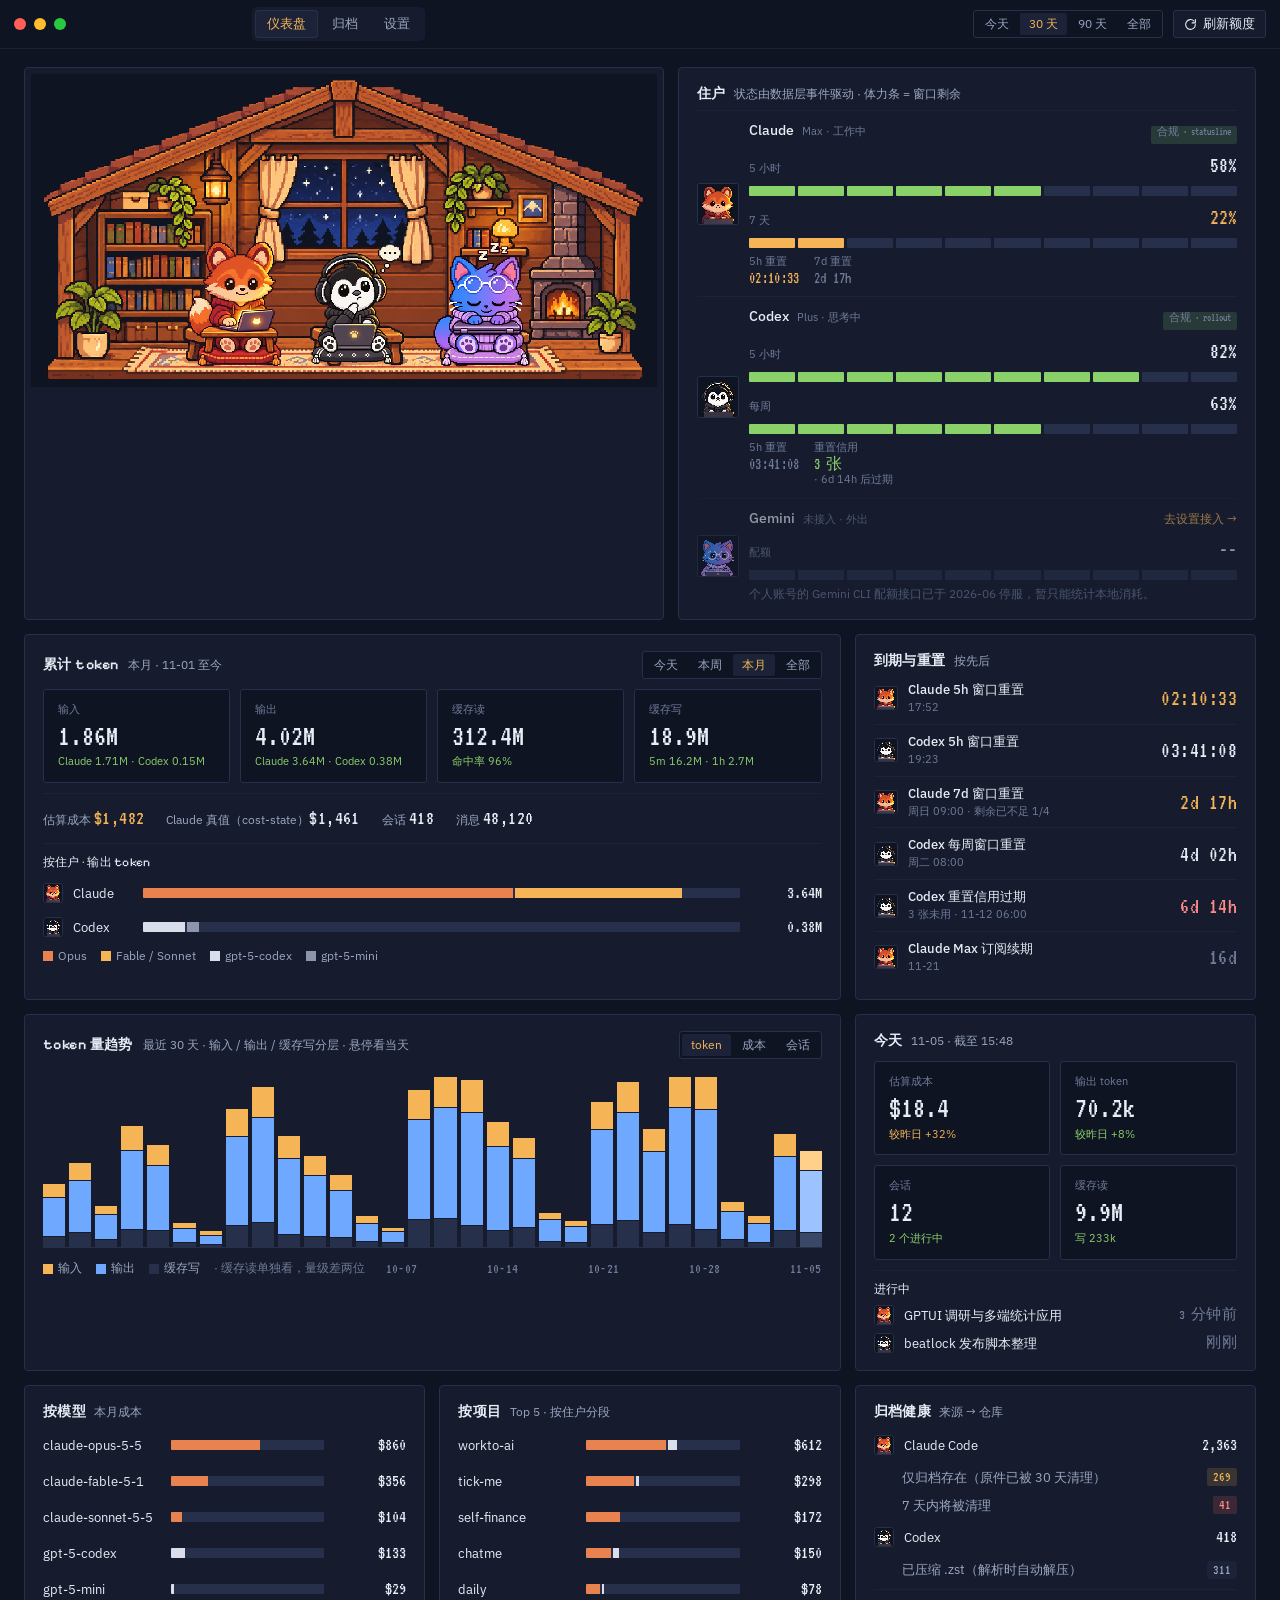
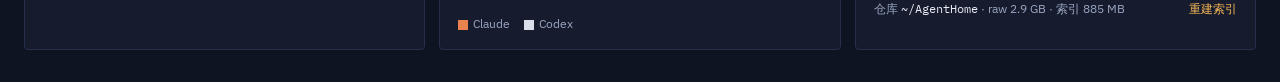
==== docs/design/Dashboard.dc.html @ fc6f9c29 "P1：按 v2.1「会动的栖息地」实现仪表盘、归档重排与栖息地组件 core - Codex 来源（rollout jsonl / .zst、续写会话、usage 按 response_id 去重；i" ====
<!doctype html>
<html lang="zh-CN">
<head>
<meta charset="utf-8">
<title>AgentHome 仪表盘 · 像素栖息地</title>
<script src="./support.js"></script>
</head>
<body>
<x-dc>
<helmet>
<link rel="stylesheet" href="https://fonts.googleapis.com/css2?family=IBM+Plex+Sans:wght@400;500;600&family=IBM+Plex+Mono:wght@400;500&family=Pixelify+Sans:wght@400;500;600&family=VT323&display=swap">
<style>
body{margin:0;background:#0F1423;color:#E8ECF5;font-family:"IBM Plex Sans","PingFang SC","Hiragino Sans GB","Microsoft YaHei",system-ui,sans-serif;font-size:13px;line-height:1.45;-webkit-font-smoothing:antialiased}
a{color:#F5B556;text-decoration:none}a:hover{color:#FFD08A}
.mono{font-family:"IBM Plex Mono",ui-monospace,SFMono-Regular,Menlo,monospace;font-variant-numeric:tabular-nums}
.px{font-family:"Pixelify Sans","IBM Plex Sans",sans-serif;letter-spacing:.02em}
.vt{font-family:"VT323","IBM Plex Mono",monospace;letter-spacing:.02em}
.muted{color:#9AA6C0}
.faint{color:#6F7B99}
img{image-rendering:pixelated}
.light{width:12px;height:12px;border-radius:50%;display:inline-block}
.nav-btn{height:28px;padding:0 12px;border:0;border-radius:4px;background:transparent;color:#9AA6C0;font:inherit;font-weight:500;cursor:pointer}
.nav-btn.on{background:#1C2338;color:#F5B556;box-shadow:inset 0 0 0 1px #26304A}
.card{background:#161C2E;border:1px solid #26304A;border-radius:4px;padding:16px 18px;display:flex;flex-direction:column;gap:10px;min-width:0}
.card h2{margin:0;font-family:"Pixelify Sans",sans-serif;font-size:14px;font-weight:600;letter-spacing:.03em}
.card .sub{font-size:12px;color:#9AA6C0}
.hp{display:flex;gap:3px}
.hp i{flex:1;height:10px;background:#26304A;border-radius:1px}
.hp i.g{background:#8BD16A}.hp i.a{background:#F5B556}.hp i.r{background:#FF6B6B}
.big{font-family:"VT323",monospace;font-size:44px;line-height:.9}
.cd{font-family:"VT323",monospace;font-size:26px;line-height:1;color:#F5B556;background:#0F1423;border:1px solid #26304A;border-radius:3px;padding:4px 8px;display:inline-block}
.tag{display:inline-flex;align-items:center;height:18px;padding:0 6px;border-radius:2px;font-family:"VT323",monospace;font-size:14px;line-height:1}
.tag.ok{background:rgba(139,209,106,.16);color:#8BD16A}
.tag.warn{background:rgba(245,181,86,.16);color:#F5B556}
.tag.err{background:rgba(255,107,107,.16);color:#FF8A8A}
.tag.dim{background:#1C2338;color:#9AA6C0}
.row{display:flex;align-items:center;gap:10px;font-size:12.5px}
.row .l{width:118px;flex:none;white-space:nowrap;overflow:hidden;text-overflow:ellipsis}
.row .b{flex:1;height:10px;border-radius:1px;background:#26304A;overflow:hidden;display:flex;gap:2px}
.row .b > span{display:block;height:100%}
.row .v{width:72px;text-align:right;flex:none;font-family:"VT323",monospace;font-size:18px}
.tile{display:flex;flex-direction:column;gap:4px;padding:12px 14px;border-radius:3px;background:#0F1423;border:1px solid #26304A}
.tile .l{font-size:11px;color:#6F7B99}
.tile .v{font-family:"VT323",monospace;font-size:30px;line-height:.95}
.tile .d{font-size:11px;color:#8BD16A}
.tile .d.down{color:#F5B556}
.btn{display:inline-flex;align-items:center;gap:6px;height:28px;padding:0 10px;border-radius:3px;border:1px solid #26304A;background:#161C2E;color:#E8ECF5;font:inherit;font-weight:500;cursor:pointer}
.seg{display:flex;gap:2px;padding:2px;background:#0F1423;border:1px solid #26304A;border-radius:3px}
.seg button{height:22px;padding:0 9px;border:0;border-radius:2px;background:transparent;font:inherit;font-size:12px;color:#9AA6C0;cursor:pointer}
.seg button.on{background:#1C2338;color:#F5B556}
.col{display:flex;flex-direction:column;align-items:center;gap:1px;flex:1;min-width:0;height:100%;justify-content:flex-end}
.col > div{width:100%}
.legend{display:flex;gap:14px;font-size:11.5px;color:#9AA6C0;flex-wrap:wrap}
.legend span{display:inline-flex;align-items:center;gap:5px}
.sw{width:10px;height:10px;display:inline-block}
.due{display:flex;align-items:center;gap:10px;padding:8px 0;border-top:1px solid #1C2338}
.due:first-child{border-top:0;padding-top:0}
.due img{width:22px;height:22px;border-radius:3px;border:1px solid #26304A}
.due .t{flex:1;min-width:0}
.due .t b{font-weight:500}
.due .t span{display:block;font-size:11px;color:#6F7B99}
.due .vt{font-size:22px;line-height:1}
.win{display:flex;flex-direction:column;gap:4px}
.win .h{display:flex;justify-content:space-between;align-items:baseline;font-size:12px;color:#9AA6C0}
.win .h .pct{font-family:"VT323",monospace;font-size:22px;color:#E8ECF5}
</style>
</helmet>

<div style="display:flex;flex-direction:column;min-height:1040px;background:#0F1423">

  <header style="display:flex;align-items:center;height:48px;border-bottom:1px solid #1C2338;flex-wrap:wrap">
    <div style="width:240px;flex:0 0 240px;display:flex;align-items:center;gap:8px;padding-left:14px;box-sizing:border-box" aria-hidden="true">
      <span class="light" style="background:#FF5F57"></span><span class="light" style="background:#FEBC2E"></span><span class="light" style="background:#28C840"></span>
    </div>
    <nav style="display:flex;gap:2px;padding:3px;background:#161C2E;border-radius:5px;margin-left:12px" aria-label="主导航">
      <button class="nav-btn on" type="button">仪表盘</button>
      <button class="nav-btn" type="button">归档</button>
      <button class="nav-btn" type="button">设置</button>
    </nav>
    <div style="margin-left:auto;display:flex;align-items:center;gap:10px;padding-right:14px">
      <div class="seg" role="group" aria-label="时间范围">
        <button type="button">今天</button><button type="button" class="on">30 天</button><button type="button">90 天</button><button type="button">全部</button>
      </div>
      <button class="btn" type="button">
        <svg width="13" height="13" viewBox="0 0 24 24" fill="none" stroke="currentColor" stroke-width="2" stroke-linecap="round" stroke-linejoin="round" aria-hidden="true"><path d="M21 12a9 9 0 1 1-2.6-6.4"/><path d="M21 3v6h-6"/></svg>
        刷新额度
      </button>
    </div>
  </header>

  <div style="max-width:1400px;width:100%;margin:0 auto;padding:18px 24px 32px;box-sizing:border-box;display:flex;flex-direction:column;gap:14px">

    <!-- 栖息地：实时场景 + 住户状态 -->
    <section style="display:grid;grid-template-columns:640px minmax(0, 1fr);gap:14px" aria-label="栖息地">
      <div class="card" style="padding:6px;gap:0">
        <img src="./assets/habitat/processed/composed-night.png" alt="栖息地" style="display:block;width:100%;height:auto">
      </div>
      <div class="card" style="gap:0">
        <div style="display:flex;align-items:center;gap:8px;padding-bottom:6px"><h2>住户</h2><span class="sub">状态由数据层事件驱动 · 体力条 = 窗口剩余</span></div>
        <div class="due" style="padding:10px 0">
          <img src="./assets/processed/avatar-claude.png" alt="" style="width:40px;height:40px">
          <div class="t" style="display:flex;flex-direction:column;gap:6px">
            <div style="display:flex;align-items:baseline;gap:8px"><b style="font-size:13.5px">Claude</b><span style="display:inline">Max · 工作中</span><span class="tag ok" style="margin-left:auto">合规 · statusline</span></div>
            <div class="win"><div class="h"><span>5 小时</span><span class="pct">58%</span></div><div class="hp"><i class="g"></i><i class="g"></i><i class="g"></i><i class="g"></i><i class="g"></i><i class="g"></i><i></i><i></i><i></i><i></i></div></div>
            <div class="win"><div class="h"><span>7 天</span><span class="pct" style="color:#F5B556">22%</span></div><div class="hp"><i class="a"></i><i class="a"></i><i></i><i></i><i></i><i></i><i></i><i></i><i></i><i></i></div></div>
            <div style="display:flex;gap:14px;font-size:11.5px;color:#9AA6C0"><span>5h 重置 <span class="vt" style="font-size:16px;color:#F5B556">02:10:33</span></span><span>7d 重置 <span class="vt" style="font-size:16px">2d 17h</span></span></div>
          </div>
        </div>
        <div class="due" style="padding:10px 0">
          <img src="./assets/processed/avatar-codex.png" alt="" style="width:40px;height:40px">
          <div class="t" style="display:flex;flex-direction:column;gap:6px">
            <div style="display:flex;align-items:baseline;gap:8px"><b style="font-size:13.5px">Codex</b><span style="display:inline">Plus · 思考中</span><span class="tag ok" style="margin-left:auto">合规 · rollout</span></div>
            <div class="win"><div class="h"><span>5 小时</span><span class="pct">82%</span></div><div class="hp"><i class="g"></i><i class="g"></i><i class="g"></i><i class="g"></i><i class="g"></i><i class="g"></i><i class="g"></i><i class="g"></i><i></i><i></i></div></div>
            <div class="win"><div class="h"><span>每周</span><span class="pct">63%</span></div><div class="hp"><i class="g"></i><i class="g"></i><i class="g"></i><i class="g"></i><i class="g"></i><i class="g"></i><i></i><i></i><i></i><i></i></div></div>
            <div style="display:flex;gap:14px;font-size:11.5px;color:#9AA6C0"><span>5h 重置 <span class="vt" style="font-size:16px">03:41:08</span></span><span>重置信用 <span class="vt" style="font-size:16px;color:#8BD16A">3 张</span> · 6d 14h 后过期</span></div>
          </div>
        </div>
        <div class="due" style="padding:10px 0 0;opacity:.6">
          <img src="./assets/processed/avatar-gemini.png" alt="" style="width:40px;height:40px">
          <div class="t" style="display:flex;flex-direction:column;gap:6px">
            <div style="display:flex;align-items:baseline;gap:8px"><b style="font-size:13.5px">Gemini</b><span style="display:inline">未接入 · 外出</span><a href="#settings" style="margin-left:auto;font-size:12px">去设置接入 →</a></div>
            <div class="win"><div class="h"><span>配额</span><span class="pct faint">--</span></div><div class="hp"><i></i><i></i><i></i><i></i><i></i><i></i><i></i><i></i><i></i><i></i></div></div>
            <span style="font-size:11.5px">个人账号的 Gemini CLI 配额接口已于 2026-06 停服，暂只能统计本地消耗。</span>
          </div>
        </div>
      </div>
    </section>

    <!-- 累计 token + 到期 -->
    <section style="display:grid;grid-template-columns:repeat(3, minmax(0, 1fr));gap:14px">
      <div class="card" style="grid-column:span 2">
        <div style="display:flex;align-items:center;gap:10px;flex-wrap:wrap">
          <h2>累计 token</h2><span class="sub">本月 · 11-01 至今</span>
          <div class="seg" style="margin-left:auto"><button type="button">今天</button><button type="button">本周</button><button type="button" class="on">本月</button><button type="button">全部</button></div>
        </div>
        <div style="display:grid;grid-template-columns:repeat(4, minmax(0, 1fr));gap:10px">
          <div class="tile"><span class="l">输入</span><span class="v">1.86M</span><span class="d">Claude 1.71M · Codex 0.15M</span></div>
          <div class="tile"><span class="l">输出</span><span class="v">4.02M</span><span class="d">Claude 3.64M · Codex 0.38M</span></div>
          <div class="tile"><span class="l">缓存读</span><span class="v">312.4M</span><span class="d faint">命中率 96%</span></div>
          <div class="tile"><span class="l">缓存写</span><span class="v">18.9M</span><span class="d faint">5m 16.2M · 1h 2.7M</span></div>
        </div>
        <div style="display:flex;gap:22px;flex-wrap:wrap;font-size:12px;color:#9AA6C0;border-top:1px solid #1C2338;padding-top:10px">
          <span>估算成本 <span class="vt" style="font-size:20px;color:#F5B556">$1,482</span></span>
          <span>Claude 真值（cost-state）<span class="vt" style="font-size:20px;color:#E8ECF5">$1,461</span></span>
          <span>会话 <span class="vt" style="font-size:20px;color:#E8ECF5">418</span></span>
          <span>消息 <span class="vt" style="font-size:20px;color:#E8ECF5">48,120</span></span>
        </div>
        <div style="display:flex;flex-direction:column;gap:8px;border-top:1px solid #1C2338;padding-top:10px">
          <div class="sub px" style="color:#E8ECF5">按住户 · 输出 token</div>
          <div class="row"><img src="./assets/processed/avatar-claude.png" alt="" width="18" height="18" style="border-radius:3px;border:1px solid #26304A"><span class="l" style="width:60px">Claude</span><div class="b"><span style="width:62%;background:#E8824F"></span><span style="width:28%;background:#F5B556"></span></div><span class="v">3.64M</span></div>
          <div class="row"><img src="./assets/processed/avatar-codex.png" alt="" width="18" height="18" style="border-radius:3px;border:1px solid #26304A"><span class="l" style="width:60px">Codex</span><div class="b"><span style="width:7%;background:#D9DEEA"></span><span style="width:2%;background:#8C95AA"></span></div><span class="v">0.38M</span></div>
          <div class="legend"><span><i class="sw" style="background:#E8824F"></i>Opus</span><span><i class="sw" style="background:#F5B556"></i>Fable / Sonnet</span><span><i class="sw" style="background:#D9DEEA"></i>gpt-5-codex</span><span><i class="sw" style="background:#8C95AA"></i>gpt-5-mini</span></div>
        </div>
      </div>

      <div class="card">
        <div style="display:flex;align-items:center;gap:8px"><h2>到期与重置</h2><span class="sub">按先后</span></div>
        <div style="display:flex;flex-direction:column">
          <div class="due"><img src="./assets/processed/avatar-claude.png" alt=""><div class="t"><b>Claude 5h 窗口重置</b><span>17:52</span></div><span class="vt" style="color:#F5B556">02:10:33</span></div>
          <div class="due"><img src="./assets/processed/avatar-codex.png" alt=""><div class="t"><b>Codex 5h 窗口重置</b><span>19:23</span></div><span class="vt">03:41:08</span></div>
          <div class="due"><img src="./assets/processed/avatar-claude.png" alt=""><div class="t"><b>Claude 7d 窗口重置</b><span>周日 09:00 · 剩余已不足 1/4</span></div><span class="vt" style="color:#F5B556">2d 17h</span></div>
          <div class="due"><img src="./assets/processed/avatar-codex.png" alt=""><div class="t"><b>Codex 每周窗口重置</b><span>周二 08:00</span></div><span class="vt">4d 02h</span></div>
          <div class="due"><img src="./assets/processed/avatar-codex.png" alt=""><div class="t"><b>Codex 重置信用过期</b><span>3 张未用 · 11-12 06:00</span></div><span class="vt" style="color:#FF8A8A">6d 14h</span></div>
          <div class="due"><img src="./assets/processed/avatar-claude.png" alt=""><div class="t"><b>Claude Max 订阅续期</b><span>11-21</span></div><span class="vt faint">16d</span></div>
        </div>
      </div>
    </section>

    <!-- token 趋势 + 今日 -->
    <section style="display:grid;grid-template-columns:repeat(3, minmax(0, 1fr));gap:14px">
      <div class="card" style="grid-column:span 2">
        <div style="display:flex;align-items:center;gap:10px;flex-wrap:wrap">
          <h2>token 量趋势</h2><span class="sub">最近 30 天 · 输入 / 输出 / 缓存写分层 · 悬停看当天</span>
          <div class="seg" style="margin-left:auto"><button type="button" class="on">token</button><button type="button">成本</button><button type="button">会话</button></div>
        </div>
        <div style="display:flex;gap:4px;height:170px;align-items:flex-end;padding-top:8px;border-bottom:1px solid #26304A" role="img" aria-label="最近 30 天每日 token 柱状图">
          <div class="col"><div style="height:8%;background:#F5B556"></div><div style="height:22%;background:#6FA9FF"></div><div style="height:6%;background:#26304A"></div></div>
          <div class="col"><div style="height:10%;background:#F5B556"></div><div style="height:30%;background:#6FA9FF"></div><div style="height:8%;background:#26304A"></div></div>
          <div class="col"><div style="height:5%;background:#F5B556"></div><div style="height:14%;background:#6FA9FF"></div><div style="height:4%;background:#26304A"></div></div>
          <div class="col"><div style="height:14%;background:#F5B556"></div><div style="height:46%;background:#6FA9FF"></div><div style="height:10%;background:#26304A"></div></div>
          <div class="col"><div style="height:12%;background:#F5B556"></div><div style="height:38%;background:#6FA9FF"></div><div style="height:9%;background:#26304A"></div></div>
          <div class="col"><div style="height:3%;background:#F5B556"></div><div style="height:8%;background:#6FA9FF"></div><div style="height:2%;background:#26304A"></div></div>
          <div class="col"><div style="height:2%;background:#F5B556"></div><div style="height:5%;background:#6FA9FF"></div><div style="height:1%;background:#26304A"></div></div>
          <div class="col"><div style="height:16%;background:#F5B556"></div><div style="height:52%;background:#6FA9FF"></div><div style="height:12%;background:#26304A"></div></div>
          <div class="col"><div style="height:18%;background:#F5B556"></div><div style="height:61%;background:#6FA9FF"></div><div style="height:14%;background:#26304A"></div></div>
          <div class="col"><div style="height:13%;background:#F5B556"></div><div style="height:44%;background:#6FA9FF"></div><div style="height:7%;background:#26304A"></div></div>
          <div class="col"><div style="height:11%;background:#F5B556"></div><div style="height:35%;background:#6FA9FF"></div><div style="height:6%;background:#26304A"></div></div>
          <div class="col"><div style="height:9%;background:#F5B556"></div><div style="height:27%;background:#6FA9FF"></div><div style="height:5%;background:#26304A"></div></div>
          <div class="col"><div style="height:4%;background:#F5B556"></div><div style="height:10%;background:#6FA9FF"></div><div style="height:3%;background:#26304A"></div></div>
          <div class="col"><div style="height:2%;background:#F5B556"></div><div style="height:6%;background:#6FA9FF"></div><div style="height:2%;background:#26304A"></div></div>
          <div class="col"><div style="height:17%;background:#F5B556"></div><div style="height:58%;background:#6FA9FF"></div><div style="height:16%;background:#26304A"></div></div>
          <div class="col"><div style="height:20%;background:#F5B556"></div><div style="height:72%;background:#6FA9FF"></div><div style="height:18%;background:#26304A"></div></div>
          <div class="col"><div style="height:19%;background:#F5B556"></div><div style="height:66%;background:#6FA9FF"></div><div style="height:12%;background:#26304A"></div></div>
          <div class="col"><div style="height:14%;background:#F5B556"></div><div style="height:49%;background:#6FA9FF"></div><div style="height:9%;background:#26304A"></div></div>
          <div class="col"><div style="height:12%;background:#F5B556"></div><div style="height:40%;background:#6FA9FF"></div><div style="height:11%;background:#26304A"></div></div>
          <div class="col"><div style="height:4%;background:#F5B556"></div><div style="height:12%;background:#6FA9FF"></div><div style="height:3%;background:#26304A"></div></div>
          <div class="col"><div style="height:3%;background:#F5B556"></div><div style="height:9%;background:#6FA9FF"></div><div style="height:2%;background:#26304A"></div></div>
          <div class="col"><div style="height:16%;background:#F5B556"></div><div style="height:55%;background:#6FA9FF"></div><div style="height:13%;background:#26304A"></div></div>
          <div class="col"><div style="height:18%;background:#F5B556"></div><div style="height:63%;background:#6FA9FF"></div><div style="height:15%;background:#26304A"></div></div>
          <div class="col"><div style="height:13%;background:#F5B556"></div><div style="height:47%;background:#6FA9FF"></div><div style="height:8%;background:#26304A"></div></div>
          <div class="col"><div style="height:22%;background:#F5B556"></div><div style="height:84%;background:#6FA9FF"></div><div style="height:16%;background:#26304A"></div></div>
          <div class="col"><div style="height:19%;background:#F5B556"></div><div style="height:70%;background:#6FA9FF"></div><div style="height:10%;background:#26304A"></div></div>
          <div class="col"><div style="height:5%;background:#F5B556"></div><div style="height:16%;background:#6FA9FF"></div><div style="height:4%;background:#26304A"></div></div>
          <div class="col"><div style="height:4%;background:#F5B556"></div><div style="height:11%;background:#6FA9FF"></div><div style="height:2%;background:#26304A"></div></div>
          <div class="col"><div style="height:13%;background:#F5B556"></div><div style="height:43%;background:#6FA9FF"></div><div style="height:9%;background:#26304A"></div></div>
          <div class="col"><div style="height:11%;background:#FFD08A"></div><div style="height:36%;background:#9CC3FF"></div><div style="height:8%;background:#3A4766"></div></div>
        </div>
        <div style="display:flex;justify-content:space-between;align-items:center;flex-wrap:wrap;gap:8px">
          <div class="legend"><span><i class="sw" style="background:#F5B556"></i>输入</span><span><i class="sw" style="background:#6FA9FF"></i>输出</span><span><i class="sw" style="background:#26304A"></i>缓存写</span><span class="faint">· 缓存读单独看，量级差两位</span></div>
          <div class="vt faint" style="font-size:15px;display:flex;justify-content:space-between;width:56%"><span>10-07</span><span>10-14</span><span>10-21</span><span>10-28</span><span>11-05</span></div>
        </div>
      </div>

      <div class="card">
        <div style="display:flex;align-items:center;gap:8px"><h2>今天</h2><span class="sub">11-05 · 截至 15:48</span></div>
        <div style="display:grid;grid-template-columns:repeat(2, minmax(0, 1fr));gap:10px">
          <div class="tile"><span class="l">估算成本</span><span class="v">$18.4</span><span class="d down">较昨日 +32%</span></div>
          <div class="tile"><span class="l">输出 token</span><span class="v">70.2k</span><span class="d">较昨日 +8%</span></div>
          <div class="tile"><span class="l">会话</span><span class="v">12</span><span class="d">2 个进行中</span></div>
          <div class="tile"><span class="l">缓存读</span><span class="v">9.9M</span><span class="d faint">写 233k</span></div>
        </div>
        <div style="border-top:1px solid #1C2338;padding-top:10px;display:flex;flex-direction:column;gap:6px">
          <div class="sub px" style="color:#E8ECF5">进行中</div>
          <div class="row"><img src="./assets/processed/avatar-claude.png" alt="" width="18" height="18" style="border-radius:3px;border:1px solid #26304A"><span style="flex:1;white-space:nowrap;overflow:hidden;text-overflow:ellipsis">GPTUI 调研与多端统计应用</span><span class="vt faint" style="font-size:15px">3 分钟前</span></div>
          <div class="row"><img src="./assets/processed/avatar-codex.png" alt="" width="18" height="18" style="border-radius:3px;border:1px solid #26304A"><span style="flex:1;white-space:nowrap;overflow:hidden;text-overflow:ellipsis">beatlock 发布脚本整理</span><span class="vt faint" style="font-size:15px">刚刚</span></div>
        </div>
      </div>
    </section>

    <!-- 占比 + 归档健康 -->
    <section style="display:grid;grid-template-columns:repeat(3, minmax(0, 1fr));gap:14px">
      <div class="card">
        <div style="display:flex;align-items:center;gap:8px"><h2>按模型</h2><span class="sub">本月成本</span></div>
        <div class="row"><span class="l">claude-opus-5-5</span><div class="b"><span style="width:58%;background:#E8824F"></span></div><span class="v">$860</span></div>
        <div class="row"><span class="l">claude-fable-5-1</span><div class="b"><span style="width:24%;background:#E8824F"></span></div><span class="v">$356</span></div>
        <div class="row"><span class="l">claude-sonnet-5-5</span><div class="b"><span style="width:7%;background:#E8824F"></span></div><span class="v">$104</span></div>
        <div class="row"><span class="l">gpt-5-codex</span><div class="b"><span style="width:9%;background:#D9DEEA"></span></div><span class="v">$133</span></div>
        <div class="row"><span class="l">gpt-5-mini</span><div class="b"><span style="width:2%;background:#D9DEEA"></span></div><span class="v">$29</span></div>
      </div>
      <div class="card">
        <div style="display:flex;align-items:center;gap:8px"><h2>按项目</h2><span class="sub">Top 5 · 按住户分段</span></div>
        <div class="row"><span class="l">workto-ai</span><div class="b"><span style="width:52%;background:#E8824F"></span><span style="width:6%;background:#D9DEEA"></span></div><span class="v">$612</span></div>
        <div class="row"><span class="l">tick-me</span><div class="b"><span style="width:31%;background:#E8824F"></span><span style="width:2%;background:#D9DEEA"></span></div><span class="v">$298</span></div>
        <div class="row"><span class="l">self-finance</span><div class="b"><span style="width:22%;background:#E8824F"></span></div><span class="v">$172</span></div>
        <div class="row"><span class="l">chatme</span><div class="b"><span style="width:16%;background:#E8824F"></span><span style="width:4%;background:#D9DEEA"></span></div><span class="v">$150</span></div>
        <div class="row"><span class="l">daily</span><div class="b"><span style="width:9%;background:#E8824F"></span><span style="width:1%;background:#D9DEEA"></span></div><span class="v">$78</span></div>
        <div class="legend" style="margin-top:4px"><span><i class="sw" style="background:#E8824F"></i>Claude</span><span><i class="sw" style="background:#D9DEEA"></i>Codex</span></div>
      </div>
      <div class="card">
        <div style="display:flex;align-items:center;gap:8px"><h2>归档健康</h2><span class="sub">来源 → 仓库</span></div>
        <div class="row"><img src="./assets/processed/avatar-claude.png" alt="" width="18" height="18" style="border-radius:3px;border:1px solid #26304A"><span style="flex:1">Claude Code</span><span class="v" style="width:auto">2,363</span></div>
        <div class="row" style="padding-left:28px"><span style="flex:1" class="muted">仅归档存在（原件已被 30 天清理）</span><span class="tag warn">269</span></div>
        <div class="row" style="padding-left:28px"><span style="flex:1" class="muted">7 天内将被清理</span><span class="tag err">41</span></div>
        <div class="row"><img src="./assets/processed/avatar-codex.png" alt="" width="18" height="18" style="border-radius:3px;border:1px solid #26304A"><span style="flex:1">Codex</span><span class="v" style="width:auto">418</span></div>
        <div class="row" style="padding-left:28px"><span style="flex:1" class="muted">已压缩 .zst（解析时自动解压）</span><span class="tag dim">311</span></div>
        <div style="border-top:1px solid #1C2338;padding-top:10px;display:flex;justify-content:space-between;align-items:center">
          <span class="sub">仓库 <span class="mono" style="color:#E8ECF5">~/AgentHome</span> · raw 2.9 GB · 索引 885 MB</span>
          <a href="#rebuild" style="font-size:12px">重建索引</a>
        </div>
      </div>
    </section>

  </div>
</div>
</x-dc>
<script type="text/x-dc" data-dc-script data-props='{"$preview":{"width":1440,"height":1040}}'>
class Component extends DCLogic {
  renderVals() {
    return {};
  }
}
</script>
</body>
</html>
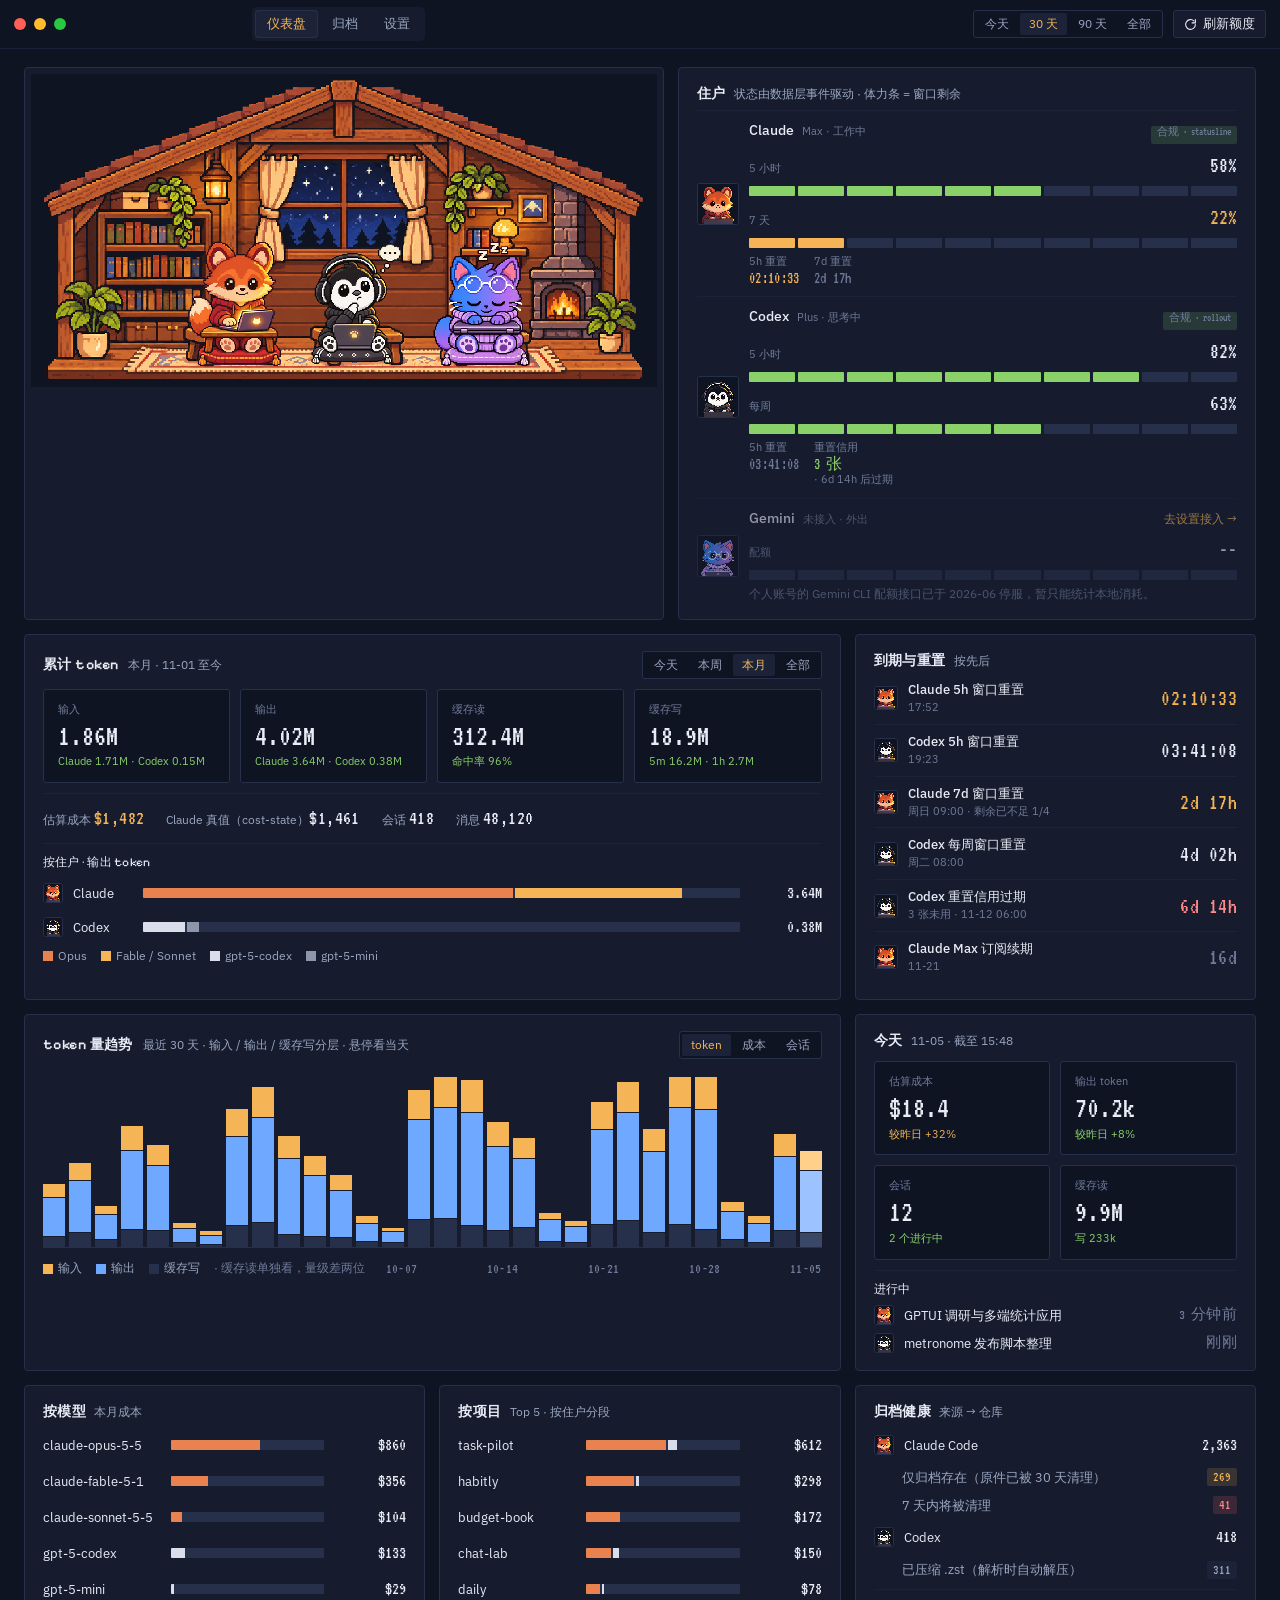
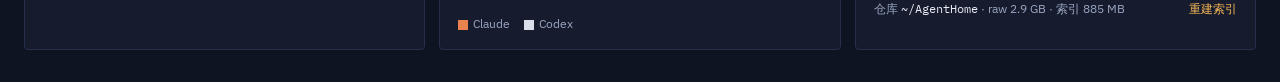
==== commit 07c3cce3: "界面中英双语（设置页可切换）、macOS 菜单栏图标与使用概要弹窗；设计稿与文档脱敏真实项目名 - 全部界面文案走 rust-i18n，locales/ 按模块拆分；演示数据随语言切换 - 菜单栏：N" ====
--- a/docs/design/Dashboard.dc.html
+++ b/docs/design/Dashboard.dc.html
@@ -222,7 +222,7 @@
         <div style="border-top:1px solid #1C2338;padding-top:10px;display:flex;flex-direction:column;gap:6px">
           <div class="sub px" style="color:#E8ECF5">进行中</div>
           <div class="row"><img src="./assets/processed/avatar-claude.png" alt="" width="18" height="18" style="border-radius:3px;border:1px solid #26304A"><span style="flex:1;white-space:nowrap;overflow:hidden;text-overflow:ellipsis">GPTUI 调研与多端统计应用</span><span class="vt faint" style="font-size:15px">3 分钟前</span></div>
-          <div class="row"><img src="./assets/processed/avatar-codex.png" alt="" width="18" height="18" style="border-radius:3px;border:1px solid #26304A"><span style="flex:1;white-space:nowrap;overflow:hidden;text-overflow:ellipsis">beatlock 发布脚本整理</span><span class="vt faint" style="font-size:15px">刚刚</span></div>
+          <div class="row"><img src="./assets/processed/avatar-codex.png" alt="" width="18" height="18" style="border-radius:3px;border:1px solid #26304A"><span style="flex:1;white-space:nowrap;overflow:hidden;text-overflow:ellipsis">metronome 发布脚本整理</span><span class="vt faint" style="font-size:15px">刚刚</span></div>
         </div>
       </div>
     </section>
@@ -239,10 +239,10 @@
       </div>
       <div class="card">
         <div style="display:flex;align-items:center;gap:8px"><h2>按项目</h2><span class="sub">Top 5 · 按住户分段</span></div>
-        <div class="row"><span class="l">workto-ai</span><div class="b"><span style="width:52%;background:#E8824F"></span><span style="width:6%;background:#D9DEEA"></span></div><span class="v">$612</span></div>
-        <div class="row"><span class="l">tick-me</span><div class="b"><span style="width:31%;background:#E8824F"></span><span style="width:2%;background:#D9DEEA"></span></div><span class="v">$298</span></div>
-        <div class="row"><span class="l">self-finance</span><div class="b"><span style="width:22%;background:#E8824F"></span></div><span class="v">$172</span></div>
-        <div class="row"><span class="l">chatme</span><div class="b"><span style="width:16%;background:#E8824F"></span><span style="width:4%;background:#D9DEEA"></span></div><span class="v">$150</span></div>
+        <div class="row"><span class="l">task-pilot</span><div class="b"><span style="width:52%;background:#E8824F"></span><span style="width:6%;background:#D9DEEA"></span></div><span class="v">$612</span></div>
+        <div class="row"><span class="l">habitly</span><div class="b"><span style="width:31%;background:#E8824F"></span><span style="width:2%;background:#D9DEEA"></span></div><span class="v">$298</span></div>
+        <div class="row"><span class="l">budget-book</span><div class="b"><span style="width:22%;background:#E8824F"></span></div><span class="v">$172</span></div>
+        <div class="row"><span class="l">chat-lab</span><div class="b"><span style="width:16%;background:#E8824F"></span><span style="width:4%;background:#D9DEEA"></span></div><span class="v">$150</span></div>
         <div class="row"><span class="l">daily</span><div class="b"><span style="width:9%;background:#E8824F"></span><span style="width:1%;background:#D9DEEA"></span></div><span class="v">$78</span></div>
         <div class="legend" style="margin-top:4px"><span><i class="sw" style="background:#E8824F"></i>Claude</span><span><i class="sw" style="background:#D9DEEA"></i>Codex</span></div>
       </div>
